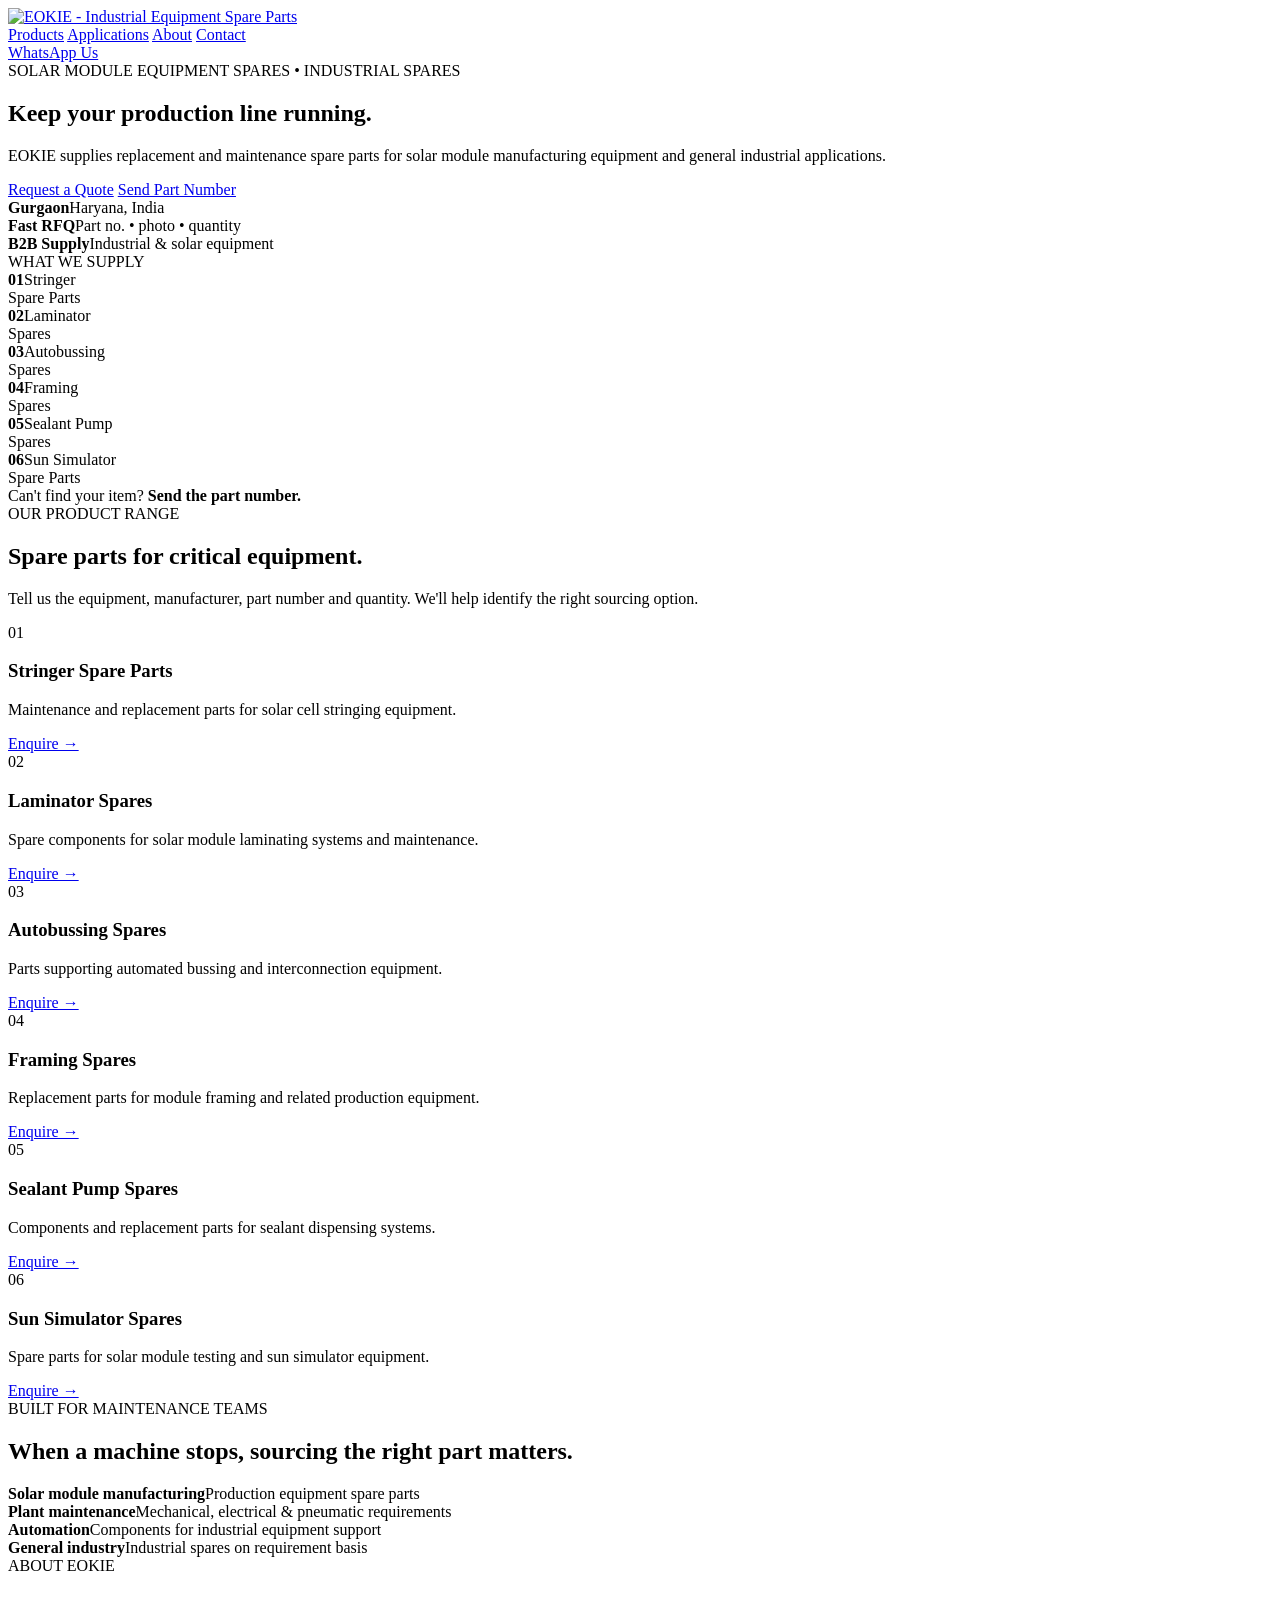
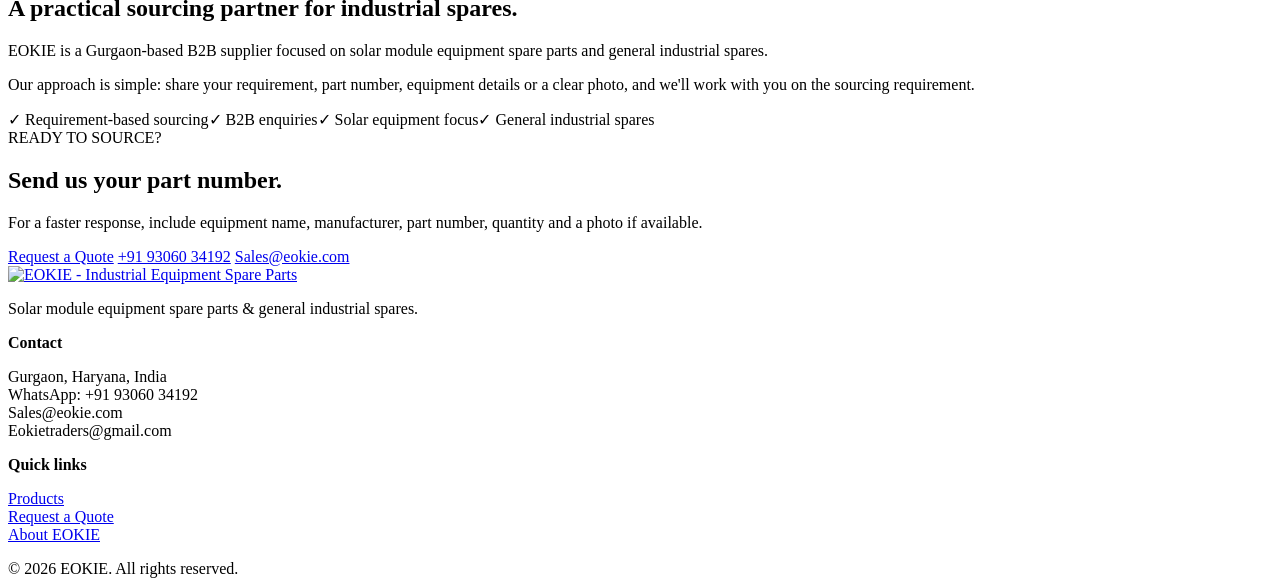
==== index.html @ 104db738 "Add files via upload Launch EOKIE website v1" ====
<!doctype html>
<html lang="en">
<head>
  <meta charset="utf-8">
  <meta name="viewport" content="width=device-width, initial-scale=1">
  <title>EOKIE | Solar Module Equipment Spare Parts & Industrial Spares</title>
  <meta name="description" content="EOKIE supplies spare parts for solar module manufacturing equipment including stringer, laminator, autobussing, framing, sealant pump and sun simulator systems. Gurgaon, Haryana, India.">
  <link rel="canonical" href="https://eokie.com/">
  <link rel="stylesheet" href="css/style.css">
</head>
<body>
<header class="nav">
  <div class="container nav-inner">
    <a class="brand logo-brand" href="index.html"><img src="images/eokie-logo.png" alt="EOKIE - Industrial Equipment Spare Parts"></a>
    <nav>
      <a href="#products">Products</a>
      <a href="#industries">Applications</a>
      <a href="#about">About</a>
      <a href="#contact">Contact</a>
    </nav>
    <a class="nav-cta" href="https://wa.me/919306034192?text=Hello%20EOKIE%2C%20I%20would%20like%20to%20enquire%20about%20a%20spare%20part." target="_blank" rel="noopener">WhatsApp Us</a>
  </div>
</header>

<main>
<section class="hero">
  <div class="container hero-grid">
    <div>
      <div class="eyebrow">SOLAR MODULE EQUIPMENT SPARES • INDUSTRIAL SPARES</div>
      <h1>Keep your production line <span>running.</span></h1>
      <p class="hero-copy">EOKIE supplies replacement and maintenance spare parts for solar module manufacturing equipment and general industrial applications.</p>
      <div class="hero-actions">
        <a class="btn primary" href="quote.html">Request a Quote</a>
        <a class="btn secondary" href="https://wa.me/919306034192?text=Hello%20EOKIE%2C%20please%20help%20me%20source%20a%20spare%20part." target="_blank" rel="noopener">Send Part Number</a>
      </div>
      <div class="trust-row">
        <div><strong>Gurgaon</strong><span>Haryana, India</span></div>
        <div><strong>Fast RFQ</strong><span>Part no. • photo • quantity</span></div>
        <div><strong>B2B Supply</strong><span>Industrial & solar equipment</span></div>
      </div>
    </div>
    <div class="hero-card">
      <div class="card-label">WHAT WE SUPPLY</div>
      <div class="machine-grid">
        <div><b>01</b><span>Stringer<br>Spare Parts</span></div>
        <div><b>02</b><span>Laminator<br>Spares</span></div>
        <div><b>03</b><span>Autobussing<br>Spares</span></div>
        <div><b>04</b><span>Framing<br>Spares</span></div>
        <div><b>05</b><span>Sealant Pump<br>Spares</span></div>
        <div><b>06</b><span>Sun Simulator<br>Spare Parts</span></div>
      </div>
      <div class="card-foot">Can't find your item? <b>Send the part number.</b></div>
    </div>
  </div>
</section>

<section id="products" class="section">
  <div class="container">
    <div class="section-head">
      <div><div class="eyebrow">OUR PRODUCT RANGE</div><h2>Spare parts for critical equipment.</h2></div>
      <p>Tell us the equipment, manufacturer, part number and quantity. We'll help identify the right sourcing option.</p>
    </div>
    <div class="product-grid">
      <article class="product-card"><span>01</span><h3>Stringer Spare Parts</h3><p>Maintenance and replacement parts for solar cell stringing equipment.</p><a href="quote.html?product=Stringer%20Spare%20Parts">Enquire →</a></article>
      <article class="product-card"><span>02</span><h3>Laminator Spares</h3><p>Spare components for solar module laminating systems and maintenance.</p><a href="quote.html?product=Laminator%20Spares">Enquire →</a></article>
      <article class="product-card"><span>03</span><h3>Autobussing Spares</h3><p>Parts supporting automated bussing and interconnection equipment.</p><a href="quote.html?product=Autobussing%20Spares">Enquire →</a></article>
      <article class="product-card"><span>04</span><h3>Framing Spares</h3><p>Replacement parts for module framing and related production equipment.</p><a href="quote.html?product=Framing%20Spares">Enquire →</a></article>
      <article class="product-card"><span>05</span><h3>Sealant Pump Spares</h3><p>Components and replacement parts for sealant dispensing systems.</p><a href="quote.html?product=Sealant%20Pump%20Spares">Enquire →</a></article>
      <article class="product-card"><span>06</span><h3>Sun Simulator Spares</h3><p>Spare parts for solar module testing and sun simulator equipment.</p><a href="quote.html?product=Sun%20Simulator%20Spare%20Parts">Enquire →</a></article>
    </div>
  </div>
</section>

<section id="industries" class="dark-section">
  <div class="container two-col">
    <div><div class="eyebrow light">BUILT FOR MAINTENANCE TEAMS</div><h2>When a machine stops, sourcing the right part matters.</h2></div>
    <div class="application-list">
      <div><b>Solar module manufacturing</b><span>Production equipment spare parts</span></div>
      <div><b>Plant maintenance</b><span>Mechanical, electrical & pneumatic requirements</span></div>
      <div><b>Automation</b><span>Components for industrial equipment support</span></div>
      <div><b>General industry</b><span>Industrial spares on requirement basis</span></div>
    </div>
  </div>
</section>

<section id="about" class="section about">
  <div class="container two-col">
    <div><div class="eyebrow">ABOUT EOKIE</div><h2>A practical sourcing partner for industrial spares.</h2></div>
    <div><p>EOKIE is a Gurgaon-based B2B supplier focused on solar module equipment spare parts and general industrial spares.</p><p>Our approach is simple: share your requirement, part number, equipment details or a clear photo, and we'll work with you on the sourcing requirement.</p><div class="mini-points"><span>✓ Requirement-based sourcing</span><span>✓ B2B enquiries</span><span>✓ Solar equipment focus</span><span>✓ General industrial spares</span></div></div>
  </div>
</section>

<section id="contact" class="contact-section">
  <div class="container contact-box">
    <div><div class="eyebrow light">READY TO SOURCE?</div><h2>Send us your part number.</h2><p>For a faster response, include equipment name, manufacturer, part number, quantity and a photo if available.</p></div>
    <div class="contact-actions">
      <a class="btn white" href="quote.html">Request a Quote</a>
      <a class="contact-link" href="tel:+919306034192">+91 93060 34192</a>
      <a class="contact-link" href="mailto:Sales@eokie.com">Sales@eokie.com</a>
    </div>
  </div>
</section>
</main>

<footer>
  <div class="container footer-inner"><div><a class="brand footer-brand logo-brand" href="index.html"><img src="images/eokie-logo.png" alt="EOKIE - Industrial Equipment Spare Parts"></a><p>Solar module equipment spare parts & general industrial spares.</p></div><div><b>Contact</b><p>Gurgaon, Haryana, India<br>WhatsApp: +91 93060 34192<br>Sales@eokie.com<br>Eokietraders@gmail.com</p></div><div><b>Quick links</b><p><a href="#products">Products</a><br><a href="quote.html">Request a Quote</a><br><a href="#about">About EOKIE</a></p></div></div>
  <div class="container copyright">© 2026 EOKIE. All rights reserved.</div>
</footer>
</body>
</html>
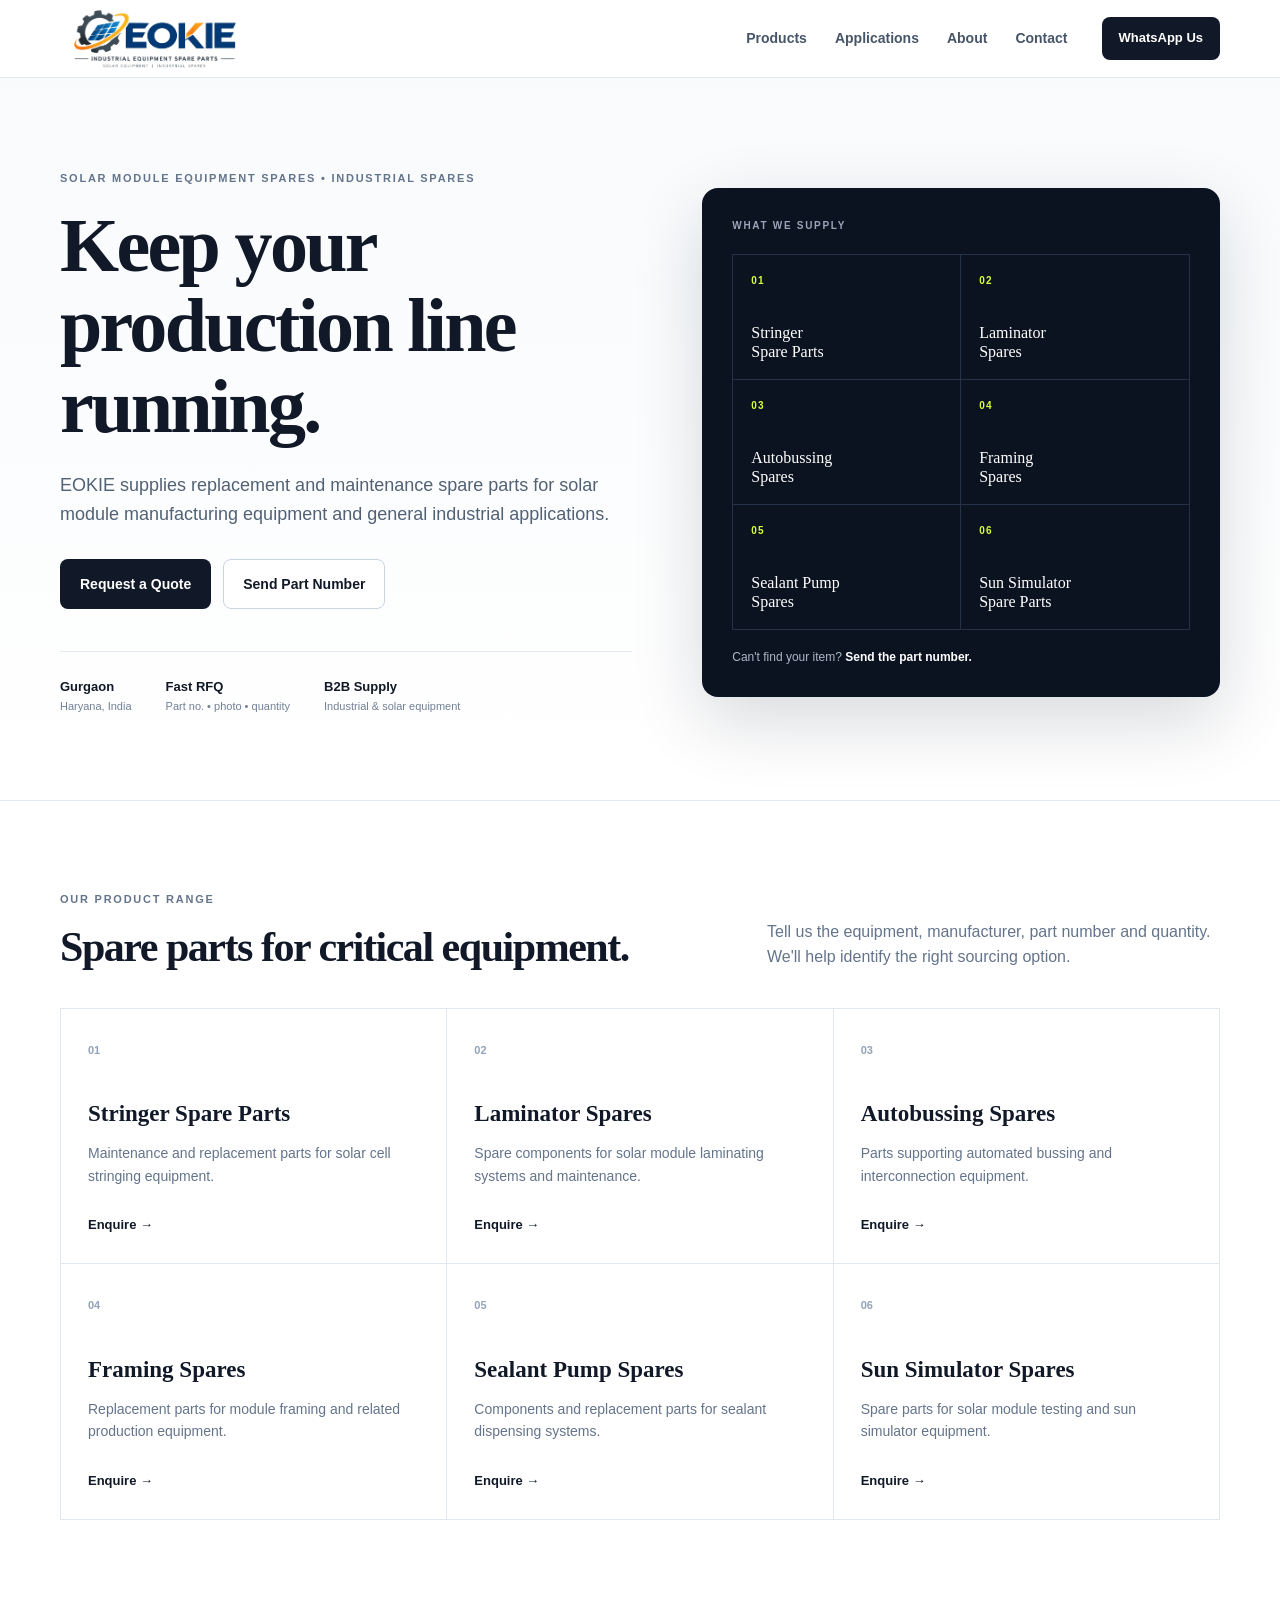
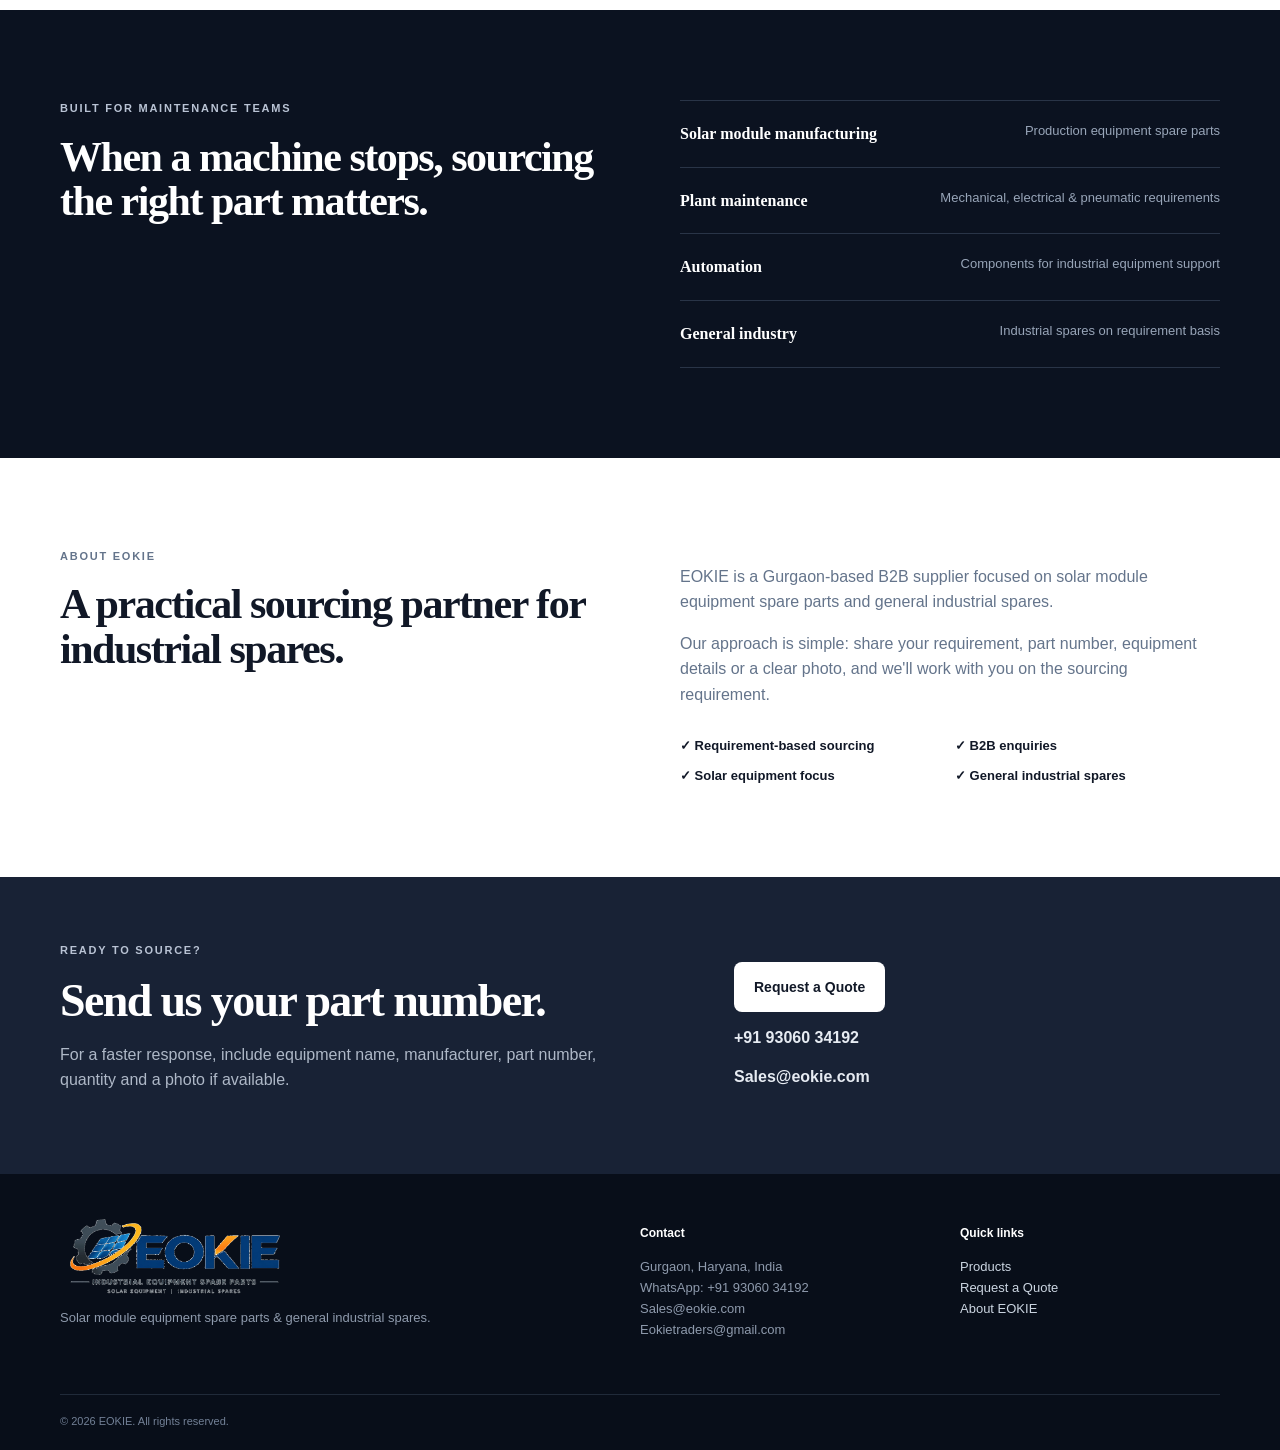
==== commit 50d35f9e: "Update logo image paths in index.html" ====
--- a/index.html
+++ b/index.html
@@ -6,12 +6,12 @@
   <title>EOKIE | Solar Module Equipment Spare Parts & Industrial Spares</title>
   <meta name="description" content="EOKIE supplies spare parts for solar module manufacturing equipment including stringer, laminator, autobussing, framing, sealant pump and sun simulator systems. Gurgaon, Haryana, India.">
   <link rel="canonical" href="https://eokie.com/">
-  <link rel="stylesheet" href="css/style.css">
+  <link rel="stylesheet" href="style.css">
 </head>
 <body>
 <header class="nav">
   <div class="container nav-inner">
-    <a class="brand logo-brand" href="index.html"><img src="images/eokie-logo.png" alt="EOKIE - Industrial Equipment Spare Parts"></a>
+    <a class="brand logo-brand" href="index.html"><img src="eokie-logo.png" alt="EOKIE - Industrial Equipment Spare Parts"></a>
     <nav>
       <a href="#products">Products</a>
       <a href="#industries">Applications</a>
@@ -103,7 +103,7 @@
 </main>
 
 <footer>
-  <div class="container footer-inner"><div><a class="brand footer-brand logo-brand" href="index.html"><img src="images/eokie-logo.png" alt="EOKIE - Industrial Equipment Spare Parts"></a><p>Solar module equipment spare parts & general industrial spares.</p></div><div><b>Contact</b><p>Gurgaon, Haryana, India<br>WhatsApp: +91 93060 34192<br>Sales@eokie.com<br>Eokietraders@gmail.com</p></div><div><b>Quick links</b><p><a href="#products">Products</a><br><a href="quote.html">Request a Quote</a><br><a href="#about">About EOKIE</a></p></div></div>
+  <div class="container footer-inner"><div><a class="brand footer-brand logo-brand" href="index.html"><img src="eokie-logo.png" alt="EOKIE - Industrial Equipment Spare Parts"></a><p>Solar module equipment spare parts & general industrial spares.</p></div><div><b>Contact</b><p>Gurgaon, Haryana, India<br>WhatsApp: +91 93060 34192<br>Sales@eokie.com<br>Eokietraders@gmail.com</p></div><div><b>Quick links</b><p><a href="#products">Products</a><br><a href="quote.html">Request a Quote</a><br><a href="#about">About EOKIE</a></p></div></div>
   <div class="container copyright">© 2026 EOKIE. All rights reserved.</div>
 </footer>
 </body>
--- a/style.css
+++ b/style.css
@@ -0,0 +1,4 @@
+@import url('https://fonts.googleapis.com/css2?family=DM+Sans:wght@400;500;600;700&family=Space+Grotesk:wght@500;600;700&display=swap');
+:root{--ink:#111827;--muted:#64748b;--line:#e2e8f0;--soft:#f7f9fc;--accent:#d8ff3e;--dark:#0b1220}
+*{box-sizing:border-box}html{scroll-behavior:smooth}body{margin:0;color:var(--ink);font-family:'DM Sans',Arial,sans-serif;background:#fff;line-height:1.6}a{text-decoration:none;color:inherit}.container{width:min(1160px,calc(100% - 40px));margin:auto}.nav{height:78px;border-bottom:1px solid var(--line);background:#fff;position:sticky;top:0;z-index:10}.nav-inner{height:100%;display:flex;align-items:center;gap:34px}.brand{display:flex;align-items:center;gap:10px;font-family:'Space Grotesk';font-weight:700;font-size:22px;letter-spacing:.06em}.logo-brand img{display:block;width:190px;height:auto;max-height:58px;object-fit:contain}.brand-mark{display:grid;place-items:center;width:34px;height:34px;border-radius:8px;background:var(--ink);color:var(--accent);font-size:19px}.nav nav{display:flex;gap:28px;margin-left:auto;color:#475569;font-size:14px;font-weight:600}.nav nav a:hover{color:#111827}.nav-cta{background:var(--ink);color:#fff;padding:11px 17px;border-radius:8px;font-size:13px;font-weight:700}.hero{background:linear-gradient(180deg,#f8fafc,#fff);padding:92px 0 84px;border-bottom:1px solid var(--line)}.hero-grid{display:grid;grid-template-columns:1.05fr .95fr;gap:70px;align-items:center}.eyebrow{font-size:11px;font-weight:800;letter-spacing:.16em;color:#64748b;margin-bottom:17px}.eyebrow.light{color:#b9c3d4}.hero h1,h1,h2{font-family:'Space Grotesk';line-height:1.06;letter-spacing:-.035em;margin:0}.hero h1{font-size:clamp(48px,6vw,76px);max-width:760px}.hero h1 span{display:block}.hero-copy{font-size:18px;color:#526174;max-width:620px;margin:25px 0 30px}.hero-actions{display:flex;gap:12px;flex-wrap:wrap}.btn{display:inline-flex;justify-content:center;align-items:center;border-radius:8px;padding:13px 19px;font-weight:700;font-size:14px;border:1px solid transparent;cursor:pointer}.btn.primary{background:var(--ink);color:#fff}.btn.secondary{background:#fff;border-color:#cbd5e1}.btn.white{background:#fff;color:var(--ink)}.trust-row{display:flex;gap:34px;margin-top:42px;padding-top:25px;border-top:1px solid var(--line)}.trust-row div{display:flex;flex-direction:column}.trust-row strong{font-size:13px}.trust-row span{font-size:11px;color:#718096}.hero-card{background:var(--dark);color:#fff;border-radius:16px;padding:30px;box-shadow:0 24px 70px rgba(15,23,42,.16)}.card-label{font-size:10px;letter-spacing:.17em;color:#9aa6b8;font-weight:800;margin-bottom:20px}.machine-grid{display:grid;grid-template-columns:1fr 1fr;border:1px solid #263246;border-bottom:0}.machine-grid div{min-height:125px;padding:18px;border-right:1px solid #263246;border-bottom:1px solid #263246;display:flex;flex-direction:column;justify-content:space-between}.machine-grid div:nth-child(2n){border-right:0}.machine-grid b{font-size:10px;color:var(--accent);letter-spacing:.12em}.machine-grid span{font-family:'Space Grotesk';font-size:16px;line-height:1.2}.card-foot{font-size:12px;color:#aeb8c7;margin-top:18px}.card-foot b{color:#fff}.section{padding:90px 0}.section-head{display:grid;grid-template-columns:1fr .7fr;gap:60px;align-items:end;margin-bottom:38px}.section h2,.two-col h2{font-size:42px}.section-head>p{color:#64748b;margin:0}.product-grid{display:grid;grid-template-columns:repeat(3,1fr);border-top:1px solid var(--line);border-left:1px solid var(--line)}.product-card{min-height:250px;padding:27px;border-right:1px solid var(--line);border-bottom:1px solid var(--line);transition:.2s}.product-card:hover{background:#fbfdff}.product-card>span{font-size:11px;color:#94a3b8;font-weight:800}.product-card h3{font-family:'Space Grotesk';font-size:23px;margin:35px 0 9px}.product-card p{color:#64748b;font-size:14px;margin:0 0 24px}.product-card a{font-size:13px;font-weight:800}.dark-section{background:var(--dark);color:#fff;padding:90px 0}.two-col{display:grid;grid-template-columns:1fr 1fr;gap:80px;align-items:start}.application-list{border-top:1px solid #293447}.application-list div{padding:20px 0;border-bottom:1px solid #293447;display:flex;justify-content:space-between;gap:20px}.application-list b{font-family:'Space Grotesk'}.application-list span{color:#98a5b8;font-size:13px;text-align:right}.about p{color:#64748b;font-size:16px}.mini-points{display:grid;grid-template-columns:1fr 1fr;gap:10px;margin-top:28px;font-size:13px;font-weight:700}.contact-section{background:#182235;color:#fff;padding:65px 0}.contact-box{display:grid;grid-template-columns:1.1fr .9fr;gap:80px;align-items:center}.contact-box h2{font-size:46px}.contact-box p{color:#aeb8c7}.contact-actions{display:flex;flex-direction:column;align-items:flex-start;gap:13px}.contact-link{font-weight:700;color:#e6ebf2}footer{background:#080e19;color:#fff;padding:45px 0 20px}.footer-inner{display:grid;grid-template-columns:2fr 1fr 1fr;gap:60px;padding-bottom:40px}.footer-brand{margin-bottom:14px}.footer-brand img{width:230px;max-height:75px}.footer-inner p{color:#8e9aac;font-size:13px}.footer-inner b{font-size:12px}.footer-inner a{color:#cbd5e1}.copyright{border-top:1px solid #202a39;padding-top:18px;color:#728096;font-size:11px}.quote-page{background:#f8fafc;padding:80px 0;min-height:calc(100vh - 78px)}.quote-wrap{display:grid;grid-template-columns:.8fr 1.2fr;gap:80px}.quote-wrap h1{font-size:54px}.quote-wrap>div>p{color:#64748b;max-width:480px}.quote-help{margin-top:40px;border-left:3px solid var(--accent);padding-left:18px}.quote-help p{font-size:13px;color:#64748b}.quote-form{background:#fff;border:1px solid var(--line);border-radius:14px;padding:30px;display:grid;grid-template-columns:1fr 1fr;gap:17px;box-shadow:0 15px 45px rgba(15,23,42,.06)}.quote-form label{font-size:12px;font-weight:700;display:flex;flex-direction:column;gap:7px}.quote-form label:nth-of-type(5),.quote-form label:nth-of-type(6),.quote-form label:nth-of-type(7){grid-column:1/-1}.quote-form input,.quote-form textarea{font:inherit;border:1px solid #d5dde8;border-radius:7px;padding:12px 13px;outline:0}.quote-form input:focus,.quote-form textarea:focus{border-color:#64748b}.quote-form button,.quote-form>a{grid-column:1/-1}.form-note{grid-column:1/-1;color:#7b8798;font-size:11px;margin:0}
+@media(max-width:850px){.nav nav{display:none}.nav-cta{margin-left:auto}.hero{padding:65px 0}.hero-grid,.section-head,.two-col,.contact-box,.quote-wrap{grid-template-columns:1fr;gap:40px}.hero h1{font-size:48px}.product-grid{grid-template-columns:1fr 1fr}.section{padding:65px 0}.footer-inner{grid-template-columns:1fr 1fr}.quote-form{grid-template-columns:1fr}.quote-form label{grid-column:1/-1!important}}@media(max-width:560px){.container{width:min(100% - 28px,1160px)}.nav{height:68px}.nav-cta{padding:9px 11px}.logo-brand img{width:155px}.hero h1{font-size:42px}.hero-copy{font-size:16px}.trust-row{gap:15px;flex-wrap:wrap}.product-grid{grid-template-columns:1fr}.section h2,.two-col h2,.contact-box h2{font-size:34px}.footer-inner{grid-template-columns:1fr}.machine-grid div{min-height:110px}}
